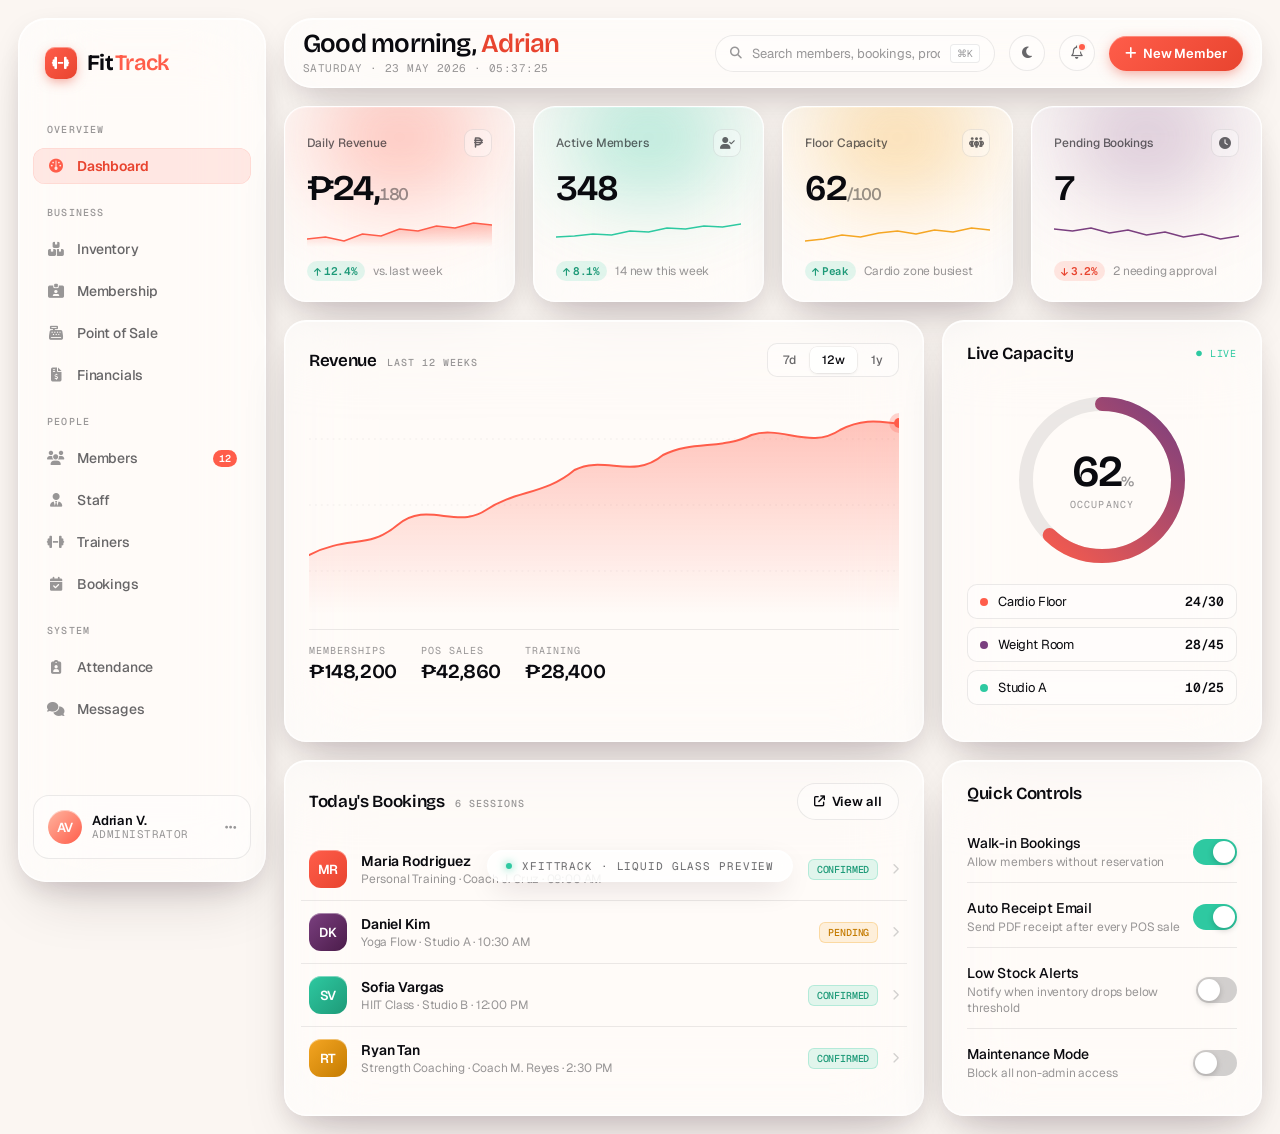
==== adminDB-redesign.html @ 60438ef1 "refactor: implement session-based authentication expiry, improve dropdown positioning, and update bo" ====
<!DOCTYPE html>
<html lang="en">
<head>
<meta charset="UTF-8" />
<meta name="viewport" content="width=device-width, initial-scale=1.0" />
<title>FitTrack — Admin · Liquid Glass</title>
<link rel="preconnect" href="https://fonts.googleapis.com">
<link rel="preconnect" href="https://fonts.gstatic.com" crossorigin>
<link href="https://fonts.googleapis.com/css2?family=Bricolage+Grotesque:opsz,wght@12..96,400;12..96,500;12..96,600;12..96,700&family=Geist:wght@300;400;500;600;700&family=Geist+Mono:wght@400;500;600&display=swap" rel="stylesheet">
<link rel="stylesheet" href="https://cdnjs.cloudflare.com/ajax/libs/font-awesome/6.4.0/css/all.min.css">
<style>
/* ──────────────────────────────────────────────────────────────
   LIQUID GLASS — XFitTrack Admin Redesign
   iOS 18 / macOS Sequoia inspired · minimalist · refined
   ────────────────────────────────────────────────────────────── */

:root {
    /* Color tokens — light "Vibrancy" */
    --bg-canvas: #fbf6f2;
    --ink: #0a0a0f;
    --ink-soft: rgba(10, 10, 15, 0.62);
    --ink-mute: rgba(10, 10, 15, 0.42);
    --ink-faint: rgba(10, 10, 15, 0.18);
    --hairline: rgba(10, 10, 15, 0.08);

    /* Glass */
    --glass-bg: rgba(255, 255, 255, 0.58);
    --glass-bg-soft: rgba(255, 255, 255, 0.42);
    --glass-bg-strong: rgba(255, 255, 255, 0.78);
    --glass-edge: rgba(255, 255, 255, 0.85);
    --glass-inner: rgba(255, 255, 255, 0.35);
    --glass-shadow:
        0 1px 0 rgba(255, 255, 255, 0.7) inset,
        0 0 0 0.5px rgba(255, 255, 255, 0.7) inset,
        0 10px 30px -8px rgba(40, 12, 30, 0.18),
        0 30px 60px -20px rgba(40, 12, 30, 0.18);

    /* Brand */
    --coral: #ff5d4a;
    --coral-deep: #e8442f;
    --peach: #ffb5a0;
    --plum: #7a3f7f;
    --mint: #2ec9a1;
    --amber: #f5a623;

    /* Motion */
    --ease-ios: cubic-bezier(0.32, 0.72, 0, 1);
    --ease-out: cubic-bezier(0.16, 1, 0.3, 1);

    --radius-xl: 28px;
    --radius-lg: 22px;
    --radius-md: 16px;
    --radius-sm: 12px;
    --radius-xs: 8px;
}

[data-theme="dark"] {
    --bg-canvas: #0c0a14;
    --ink: #f4f1ee;
    --ink-soft: rgba(244, 241, 238, 0.72);
    --ink-mute: rgba(244, 241, 238, 0.5);
    --ink-faint: rgba(244, 241, 238, 0.22);
    --hairline: rgba(244, 241, 238, 0.08);

    --glass-bg: rgba(24, 20, 34, 0.62);
    --glass-bg-soft: rgba(24, 20, 34, 0.42);
    --glass-bg-strong: rgba(24, 20, 34, 0.82);
    --glass-edge: rgba(255, 255, 255, 0.12);
    --glass-inner: rgba(255, 255, 255, 0.04);
    --glass-shadow:
        0 1px 0 rgba(255, 255, 255, 0.08) inset,
        0 0 0 0.5px rgba(255, 255, 255, 0.08) inset,
        0 10px 30px -8px rgba(0, 0, 0, 0.5),
        0 30px 60px -20px rgba(0, 0, 0, 0.6);
}

* { box-sizing: border-box; margin: 0; padding: 0; }

html, body {
    font-family: 'Geist', -apple-system, BlinkMacSystemFont, sans-serif;
    font-feature-settings: 'cv11', 'ss01', 'ss03';
    -webkit-font-smoothing: antialiased;
    color: var(--ink);
    background: var(--bg-canvas);
    min-height: 100vh;
    letter-spacing: -0.011em;
    overflow-x: hidden;
}

/* ── Animated mesh gradient backdrop ──────────────────────────── */
.canvas-bg {
    position: fixed;
    inset: 0;
    z-index: -2;
    background: var(--bg-canvas);
    overflow: hidden;
}
.canvas-bg::before,
.canvas-bg::after,
.canvas-bg .blob {
    content: '';
    position: absolute;
    border-radius: 50%;
    filter: blur(80px);
    opacity: 0.85;
    animation: float 24s ease-in-out infinite;
}
.canvas-bg::before {
    width: 60vw; height: 60vw;
    top: -20vw; left: -15vw;
    background: radial-gradient(circle, var(--coral) 0%, transparent 65%);
}
.canvas-bg::after {
    width: 55vw; height: 55vw;
    bottom: -20vw; right: -15vw;
    background: radial-gradient(circle, var(--plum) 0%, transparent 65%);
    animation-delay: -12s;
    animation-duration: 28s;
}
.canvas-bg .blob-1 {
    width: 40vw; height: 40vw;
    top: 30%; right: 10%;
    background: radial-gradient(circle, var(--peach) 0%, transparent 65%);
    opacity: 0.6;
    animation-delay: -6s;
    animation-duration: 32s;
}
.canvas-bg .blob-2 {
    width: 35vw; height: 35vw;
    bottom: 20%; left: 15%;
    background: radial-gradient(circle, #ffd3b8 0%, transparent 65%);
    opacity: 0.5;
    animation-delay: -18s;
    animation-duration: 26s;
}
[data-theme="dark"] .canvas-bg::before { background: radial-gradient(circle, #4b1c4a 0%, transparent 65%); opacity: 0.7; }
[data-theme="dark"] .canvas-bg::after { background: radial-gradient(circle, #2c1a52 0%, transparent 65%); opacity: 0.7; }
[data-theme="dark"] .canvas-bg .blob-1 { background: radial-gradient(circle, #6e2a3a 0%, transparent 65%); opacity: 0.4; }
[data-theme="dark"] .canvas-bg .blob-2 { background: radial-gradient(circle, #1f3d5a 0%, transparent 65%); opacity: 0.4; }

@keyframes float {
    0%, 100% { transform: translate(0, 0) scale(1); }
    33% { transform: translate(6vw, -4vw) scale(1.08); }
    66% { transform: translate(-4vw, 6vw) scale(0.95); }
}

/* Subtle grain overlay */
.canvas-bg::before, .canvas-bg::after { will-change: transform; }
body::after {
    content: '';
    position: fixed;
    inset: 0;
    pointer-events: none;
    z-index: -1;
    background-image: url("data:image/svg+xml;utf8,<svg xmlns='http://www.w3.org/2000/svg' width='200' height='200'><filter id='n'><feTurbulence type='fractalNoise' baseFrequency='0.85' numOctaves='2' stitchTiles='stitch'/><feColorMatrix values='0 0 0 0 0 0 0 0 0 0 0 0 0 0 0 0 0 0 0.08 0'/></filter><rect width='100%' height='100%' filter='url(%23n)'/></svg>");
    opacity: 0.5;
    mix-blend-mode: overlay;
}

/* ── Glass primitive ─────────────────────────────────────────── */
.glass {
    background: var(--glass-bg);
    backdrop-filter: blur(40px) saturate(180%);
    -webkit-backdrop-filter: blur(40px) saturate(180%);
    border: 0.5px solid var(--glass-edge);
    border-radius: var(--radius-lg);
    box-shadow: var(--glass-shadow);
    position: relative;
}
.glass-soft { background: var(--glass-bg-soft); }
.glass-strong { background: var(--glass-bg-strong); }

/* ── Layout shell ────────────────────────────────────────────── */
.shell {
    display: grid;
    grid-template-columns: 248px 1fr;
    gap: 18px;
    padding: 18px;
    min-height: 100vh;
    max-width: 1480px;
    margin: 0 auto;
}

/* ── Sidebar ─────────────────────────────────────────────────── */
.sidebar {
    padding: 22px 14px;
    position: sticky;
    top: 18px;
    height: calc(100vh - 36px);
    display: flex;
    flex-direction: column;
    gap: 6px;
    border-radius: var(--radius-xl);
}

.brand {
    display: flex;
    align-items: center;
    gap: 10px;
    padding: 6px 12px 22px;
    font-family: 'Bricolage Grotesque', sans-serif;
    font-weight: 700;
    font-size: 22px;
    letter-spacing: -0.03em;
    color: var(--ink);
}
.brand-mark {
    width: 32px; height: 32px;
    border-radius: 10px;
    background: linear-gradient(135deg, var(--coral), var(--coral-deep));
    display: grid; place-items: center;
    color: white;
    font-size: 14px;
    box-shadow: 0 4px 12px -2px rgba(232, 68, 47, 0.5), inset 0 1px 0 rgba(255,255,255,0.4);
}
.brand-text { display: flex; align-items: baseline; gap: 2px; }
.brand-text span { color: var(--coral); font-weight: 600; }

.nav-label {
    font-family: 'Geist Mono', monospace;
    font-size: 10px;
    font-weight: 500;
    letter-spacing: 0.12em;
    color: var(--ink-mute);
    padding: 16px 14px 6px;
    text-transform: uppercase;
}

.nav-item {
    display: flex;
    align-items: center;
    gap: 12px;
    padding: 9px 14px;
    border-radius: var(--radius-sm);
    color: var(--ink-soft);
    font-size: 14px;
    font-weight: 500;
    cursor: pointer;
    transition: all 0.25s var(--ease-out);
    position: relative;
}
.nav-item i { font-size: 14px; width: 18px; text-align: center; color: var(--ink-mute); transition: color 0.25s var(--ease-out); }
.nav-item:hover {
    background: var(--glass-inner);
    color: var(--ink);
}
.nav-item:hover i { color: var(--ink); }
.nav-item.active {
    background: rgba(255, 93, 74, 0.12);
    color: var(--coral-deep);
    font-weight: 600;
    box-shadow: inset 0 0 0 0.5px rgba(255, 93, 74, 0.2);
}
[data-theme="dark"] .nav-item.active { color: var(--peach); background: rgba(255, 181, 160, 0.12); }
.nav-item.active i { color: var(--coral); }
[data-theme="dark"] .nav-item.active i { color: var(--peach); }
.nav-item .badge {
    margin-left: auto;
    font-family: 'Geist Mono', monospace;
    font-size: 10px;
    background: var(--coral);
    color: white;
    padding: 2px 6px;
    border-radius: 999px;
    font-weight: 600;
}

.sidebar-footer {
    margin-top: auto;
    padding: 14px;
    border-radius: var(--radius-md);
    background: var(--glass-inner);
    display: flex;
    align-items: center;
    gap: 10px;
    border: 0.5px solid var(--hairline);
}
.avatar {
    width: 34px; height: 34px;
    border-radius: 50%;
    background: linear-gradient(135deg, var(--peach), var(--coral));
    display: grid; place-items: center;
    color: white;
    font-weight: 600;
    font-size: 13px;
    box-shadow: inset 0 1px 0 rgba(255,255,255,0.5);
}
.user-meta { display: flex; flex-direction: column; line-height: 1.2; }
.user-meta .name { font-size: 13px; font-weight: 600; }
.user-meta .role { font-size: 11px; color: var(--ink-mute); font-family: 'Geist Mono', monospace; letter-spacing: 0.04em; }

/* ── Main column ─────────────────────────────────────────────── */
.main { display: flex; flex-direction: column; gap: 18px; min-width: 0; }

/* ── Topbar ──────────────────────────────────────────────────── */
.topbar {
    display: flex;
    align-items: center;
    gap: 14px;
    padding: 12px 18px;
    border-radius: var(--radius-xl);
}
.page-title {
    font-family: 'Bricolage Grotesque', sans-serif;
    font-size: 26px;
    font-weight: 600;
    letter-spacing: -0.03em;
    line-height: 1;
}
.page-title .accent { color: var(--coral-deep); }

.search {
    margin-left: auto;
    display: flex;
    align-items: center;
    gap: 10px;
    padding: 8px 14px;
    background: var(--glass-inner);
    border: 0.5px solid var(--hairline);
    border-radius: 999px;
    min-width: 280px;
    transition: all 0.3s var(--ease-out);
}
.search:focus-within {
    background: var(--glass-bg-strong);
    box-shadow: 0 0 0 4px rgba(255, 93, 74, 0.12);
}
.search input {
    background: transparent;
    border: none;
    outline: none;
    flex: 1;
    color: var(--ink);
    font-family: inherit;
    font-size: 13px;
}
.search input::placeholder { color: var(--ink-mute); }
.search .kbd {
    font-family: 'Geist Mono', monospace;
    font-size: 10px;
    padding: 2px 6px;
    border-radius: 4px;
    background: var(--glass-bg-strong);
    color: var(--ink-mute);
    border: 0.5px solid var(--hairline);
}

.icon-btn {
    width: 36px; height: 36px;
    border-radius: 50%;
    border: 0.5px solid var(--hairline);
    background: var(--glass-inner);
    color: var(--ink-soft);
    display: grid; place-items: center;
    cursor: pointer;
    transition: all 0.25s var(--ease-out);
    position: relative;
}
.icon-btn:hover {
    background: var(--glass-bg-strong);
    color: var(--ink);
    transform: translateY(-1px);
}
.icon-btn .dot {
    position: absolute;
    top: 8px; right: 9px;
    width: 6px; height: 6px;
    background: var(--coral);
    border-radius: 50%;
    box-shadow: 0 0 0 2px var(--bg-canvas);
}

/* ── KPI grid ────────────────────────────────────────────────── */
.kpi-grid {
    display: grid;
    grid-template-columns: repeat(4, 1fr);
    gap: 18px;
}
.kpi {
    padding: 22px 22px 20px;
    display: flex;
    flex-direction: column;
    gap: 14px;
    position: relative;
    overflow: hidden;
    transition: transform 0.4s var(--ease-ios);
    cursor: pointer;
}
.kpi:hover { transform: translateY(-3px); }
.kpi .glow {
    position: absolute;
    width: 140%; height: 140px;
    top: -40px; left: -20%;
    filter: blur(40px);
    opacity: 0.45;
    border-radius: 50%;
    z-index: -1;
}
.kpi-1 .glow { background: radial-gradient(circle, var(--coral), transparent 70%); }
.kpi-2 .glow { background: radial-gradient(circle, var(--mint), transparent 70%); }
.kpi-3 .glow { background: radial-gradient(circle, var(--amber), transparent 70%); }
.kpi-4 .glow { background: radial-gradient(circle, var(--plum), transparent 70%); opacity: 0.35; }

.kpi-head {
    display: flex;
    align-items: center;
    justify-content: space-between;
}
.kpi-label {
    font-size: 12px;
    font-weight: 500;
    color: var(--ink-soft);
    letter-spacing: -0.005em;
}
.kpi-icon {
    width: 28px; height: 28px;
    border-radius: 9px;
    background: var(--glass-inner);
    display: grid; place-items: center;
    font-size: 12px;
    color: var(--ink-soft);
    border: 0.5px solid var(--hairline);
}
.kpi-value {
    font-family: 'Bricolage Grotesque', sans-serif;
    font-size: 36px;
    font-weight: 600;
    letter-spacing: -0.04em;
    line-height: 1;
    font-variant-numeric: tabular-nums;
}
.kpi-value small { font-size: 18px; color: var(--ink-mute); font-weight: 500; margin-left: 1px; }
.kpi-foot {
    display: flex;
    align-items: center;
    gap: 8px;
    font-size: 12px;
    color: var(--ink-mute);
}
.delta {
    display: inline-flex;
    align-items: center;
    gap: 3px;
    padding: 3px 7px;
    border-radius: 999px;
    font-family: 'Geist Mono', monospace;
    font-size: 11px;
    font-weight: 600;
}
.delta.up { background: rgba(46, 201, 161, 0.14); color: #1e9a78; }
.delta.down { background: rgba(255, 93, 74, 0.14); color: var(--coral-deep); }
[data-theme="dark"] .delta.up { color: #4cdfba; }
[data-theme="dark"] .delta.down { color: #ff7a68; }

.spark { margin-top: -2px; height: 28px; width: 100%; }

/* ── Two-column body ─────────────────────────────────────────── */
.body-grid {
    display: grid;
    grid-template-columns: 2fr 1fr;
    gap: 18px;
}

.card {
    padding: 22px 24px;
}
.card-head {
    display: flex;
    align-items: center;
    justify-content: space-between;
    margin-bottom: 18px;
}
.card-title {
    font-family: 'Bricolage Grotesque', sans-serif;
    font-size: 17px;
    font-weight: 600;
    letter-spacing: -0.02em;
    display: flex;
    align-items: baseline;
    gap: 10px;
}
.card-title small {
    font-family: 'Geist Mono', monospace;
    font-size: 10px;
    font-weight: 500;
    color: var(--ink-mute);
    letter-spacing: 0.1em;
    text-transform: uppercase;
}

/* ── Segmented control (iOS) ─────────────────────────────────── */
.seg {
    display: inline-flex;
    padding: 3px;
    background: var(--glass-inner);
    border: 0.5px solid var(--hairline);
    border-radius: 10px;
    gap: 2px;
}
.seg button {
    background: transparent;
    border: none;
    padding: 5px 12px;
    border-radius: 7px;
    font: inherit;
    font-size: 12px;
    font-weight: 500;
    color: var(--ink-soft);
    cursor: pointer;
    transition: all 0.3s var(--ease-ios);
}
.seg button.active {
    background: var(--glass-bg-strong);
    color: var(--ink);
    box-shadow: 0 1px 3px rgba(0,0,0,0.08), 0 0 0 0.5px var(--hairline);
}

/* ── Revenue chart ───────────────────────────────────────────── */
.chart-wrap { height: 220px; position: relative; }

/* ── Capacity ring ───────────────────────────────────────────── */
.capacity-ring { display: flex; flex-direction: column; align-items: center; gap: 14px; padding: 8px 0 14px; }
.ring { position: relative; width: 180px; height: 180px; }
.ring svg { transform: rotate(-90deg); }
.ring .center {
    position: absolute;
    inset: 0;
    display: grid;
    place-items: center;
    text-align: center;
}
.ring .num {
    font-family: 'Bricolage Grotesque', sans-serif;
    font-size: 44px;
    font-weight: 600;
    letter-spacing: -0.04em;
    line-height: 1;
}
.ring .num small { font-size: 14px; color: var(--ink-mute); font-weight: 500; }
.ring .lab {
    font-family: 'Geist Mono', monospace;
    font-size: 10px;
    color: var(--ink-mute);
    letter-spacing: 0.12em;
    text-transform: uppercase;
    margin-top: 4px;
}

.zone-list { display: flex; flex-direction: column; gap: 8px; width: 100%; }
.zone-row {
    display: flex;
    align-items: center;
    gap: 10px;
    padding: 8px 12px;
    border-radius: 10px;
    background: var(--glass-inner);
    border: 0.5px solid var(--hairline);
    font-size: 13px;
}
.zone-row .dot { width: 8px; height: 8px; border-radius: 50%; flex-shrink: 0; }
.zone-row .num { margin-left: auto; font-family: 'Geist Mono', monospace; font-weight: 600; font-size: 13px; }

/* ── Activity / Booking list ─────────────────────────────────── */
.row-list { display: flex; flex-direction: column; }
.row-item {
    display: flex;
    align-items: center;
    gap: 14px;
    padding: 12px 4px;
    cursor: pointer;
    border-radius: 12px;
    transition: all 0.25s var(--ease-out);
    margin: 0 -8px;
    padding: 12px 8px;
}
.row-item + .row-item { border-top: 0.5px solid var(--hairline); border-radius: 0; }
.row-item:hover { background: var(--glass-inner); border-radius: 12px; }
.row-item:hover + .row-item { border-top-color: transparent; }
.row-avatar {
    width: 38px; height: 38px;
    border-radius: 12px;
    display: grid; place-items: center;
    color: white;
    font-weight: 600;
    font-size: 13px;
    flex-shrink: 0;
    box-shadow: inset 0 1px 0 rgba(255,255,255,0.4);
}
.row-main { flex: 1; min-width: 0; }
.row-name { font-size: 14px; font-weight: 600; letter-spacing: -0.01em; }
.row-sub { font-size: 12px; color: var(--ink-mute); margin-top: 1px; }
.row-tag {
    font-family: 'Geist Mono', monospace;
    font-size: 10px;
    padding: 3px 8px;
    border-radius: 6px;
    background: var(--glass-inner);
    color: var(--ink-soft);
    border: 0.5px solid var(--hairline);
    font-weight: 500;
}
.row-tag.tag-paid { background: rgba(46, 201, 161, 0.14); color: #1e9a78; border-color: rgba(46, 201, 161, 0.25); }
.row-tag.tag-pending { background: rgba(245, 166, 35, 0.14); color: #c47b00; border-color: rgba(245, 166, 35, 0.3); }
.row-amount { font-family: 'Geist Mono', monospace; font-size: 13px; font-weight: 600; }

.row-chevron { color: var(--ink-faint); font-size: 11px; transition: transform 0.25s var(--ease-out); }
.row-item:hover .row-chevron { color: var(--ink-mute); transform: translateX(2px); }

/* ── Buttons ─────────────────────────────────────────────────── */
.btn {
    display: inline-flex;
    align-items: center;
    gap: 7px;
    padding: 9px 16px;
    border-radius: 999px;
    font: inherit;
    font-size: 13px;
    font-weight: 600;
    border: none;
    cursor: pointer;
    transition: all 0.25s var(--ease-out);
    letter-spacing: -0.005em;
}
.btn-primary {
    background: var(--ink);
    color: var(--bg-canvas);
    box-shadow: 0 1px 0 rgba(255,255,255,0.1) inset, 0 4px 16px -4px rgba(10,10,15,0.4);
}
.btn-primary:hover { transform: translateY(-1px); box-shadow: 0 1px 0 rgba(255,255,255,0.1) inset, 0 8px 22px -4px rgba(10,10,15,0.45); }
.btn-ghost {
    background: var(--glass-inner);
    color: var(--ink);
    border: 0.5px solid var(--hairline);
}
.btn-ghost:hover { background: var(--glass-bg-strong); }
.btn-coral {
    background: linear-gradient(135deg, var(--coral), var(--coral-deep));
    color: white;
    box-shadow: 0 4px 14px -2px rgba(232, 68, 47, 0.5), inset 0 1px 0 rgba(255,255,255,0.3);
}
.btn-coral:hover { transform: translateY(-1px); box-shadow: 0 8px 22px -2px rgba(232, 68, 47, 0.55), inset 0 1px 0 rgba(255,255,255,0.3); }

/* ── Toggle (iOS switch) ─────────────────────────────────────── */
.switch { position: relative; display: inline-block; width: 44px; height: 26px; }
.switch input { opacity: 0; width: 0; height: 0; }
.switch .slider {
    position: absolute; inset: 0;
    background: var(--ink-faint);
    border-radius: 999px;
    cursor: pointer;
    transition: background 0.3s var(--ease-ios);
}
.switch .slider::before {
    content: '';
    position: absolute;
    height: 22px; width: 22px;
    left: 2px; top: 2px;
    background: white;
    border-radius: 50%;
    transition: transform 0.35s var(--ease-ios);
    box-shadow: 0 2px 6px rgba(0,0,0,0.2);
}
.switch input:checked + .slider { background: var(--mint); }
.switch input:checked + .slider::before { transform: translateX(18px); }

/* ── Custom modal ────────────────────────────────────────────── */
.scrim {
    position: fixed; inset: 0;
    background: rgba(10, 10, 15, 0.32);
    backdrop-filter: blur(18px) saturate(160%);
    -webkit-backdrop-filter: blur(18px) saturate(160%);
    z-index: 100;
    opacity: 0;
    pointer-events: none;
    transition: opacity 0.35s var(--ease-ios);
}
.scrim.open { opacity: 1; pointer-events: all; }

.modal {
    position: fixed;
    top: 50%; left: 50%;
    z-index: 101;
    width: min(520px, calc(100vw - 32px));
    transform: translate(-50%, -46%) scale(0.96);
    opacity: 0;
    pointer-events: none;
    transition: transform 0.5s var(--ease-ios), opacity 0.35s var(--ease-ios);
    padding: 26px 28px 24px;
    border-radius: var(--radius-xl);
    background: var(--glass-bg-strong);
    backdrop-filter: blur(40px) saturate(180%);
    -webkit-backdrop-filter: blur(40px) saturate(180%);
    border: 0.5px solid var(--glass-edge);
    box-shadow: var(--glass-shadow);
}
.modal.open {
    opacity: 1;
    pointer-events: all;
    transform: translate(-50%, -50%) scale(1);
}
.modal-head {
    display: flex;
    align-items: flex-start;
    gap: 14px;
    margin-bottom: 18px;
}
.modal-avatar {
    width: 56px; height: 56px;
    border-radius: 16px;
    background: linear-gradient(135deg, var(--peach), var(--coral));
    color: white;
    display: grid; place-items: center;
    font-family: 'Bricolage Grotesque', sans-serif;
    font-size: 20px;
    font-weight: 600;
    box-shadow: inset 0 1px 0 rgba(255,255,255,0.5), 0 6px 16px -4px rgba(232, 68, 47, 0.4);
}
.modal-title {
    font-family: 'Bricolage Grotesque', sans-serif;
    font-size: 22px;
    font-weight: 600;
    letter-spacing: -0.025em;
    line-height: 1.15;
}
.modal-subtitle {
    font-size: 13px;
    color: var(--ink-mute);
    margin-top: 3px;
    font-family: 'Geist Mono', monospace;
    letter-spacing: 0.02em;
}
.modal-close {
    margin-left: auto;
    width: 32px; height: 32px;
    border-radius: 50%;
    background: var(--glass-inner);
    border: 0.5px solid var(--hairline);
    cursor: pointer;
    display: grid; place-items: center;
    color: var(--ink-soft);
    transition: all 0.25s var(--ease-out);
}
.modal-close:hover { background: var(--coral); color: white; border-color: transparent; }

.modal-stats {
    display: grid;
    grid-template-columns: repeat(3, 1fr);
    gap: 10px;
    margin-bottom: 18px;
    padding: 14px;
    border-radius: var(--radius-md);
    background: var(--glass-inner);
    border: 0.5px solid var(--hairline);
}
.modal-stat { text-align: center; }
.modal-stat .v {
    font-family: 'Bricolage Grotesque', sans-serif;
    font-size: 22px;
    font-weight: 600;
    letter-spacing: -0.03em;
    line-height: 1;
}
.modal-stat .l {
    font-family: 'Geist Mono', monospace;
    font-size: 10px;
    color: var(--ink-mute);
    text-transform: uppercase;
    letter-spacing: 0.1em;
    margin-top: 4px;
}

.modal-row {
    display: flex;
    justify-content: space-between;
    align-items: center;
    padding: 12px 0;
    font-size: 14px;
    border-bottom: 0.5px solid var(--hairline);
}
.modal-row:last-of-type { border-bottom: none; }
.modal-row .k { color: var(--ink-mute); }
.modal-row .v { color: var(--ink); font-weight: 500; font-family: 'Geist Mono', monospace; font-size: 13px; }

.modal-actions {
    display: flex;
    gap: 10px;
    margin-top: 20px;
}
.modal-actions .btn { flex: 1; justify-content: center; }

/* ── Responsive ──────────────────────────────────────────────── */
@media (max-width: 1100px) {
    .kpi-grid { grid-template-columns: repeat(2, 1fr); }
    .body-grid { grid-template-columns: 1fr; }
}
@media (max-width: 768px) {
    .shell { grid-template-columns: 1fr; padding: 12px; gap: 12px; }
    .sidebar { display: none; }
    .kpi-grid { grid-template-columns: 1fr 1fr; }
    .search { display: none; }
}

/* ── Tiny floating notice ────────────────────────────────────── */
.preview-tag {
    position: fixed;
    bottom: 18px;
    left: 50%;
    transform: translateX(-50%);
    padding: 8px 18px;
    border-radius: 999px;
    background: var(--glass-bg-strong);
    backdrop-filter: blur(20px) saturate(180%);
    border: 0.5px solid var(--glass-edge);
    font-family: 'Geist Mono', monospace;
    font-size: 11px;
    color: var(--ink-soft);
    letter-spacing: 0.08em;
    text-transform: uppercase;
    z-index: 50;
    box-shadow: var(--glass-shadow);
    display: flex;
    align-items: center;
    gap: 10px;
}
.preview-tag::before {
    content: '';
    width: 6px; height: 6px;
    border-radius: 50%;
    background: var(--mint);
    box-shadow: 0 0 8px var(--mint);
    animation: pulse 2s ease-in-out infinite;
}
@keyframes pulse {
    0%, 100% { opacity: 1; }
    50% { opacity: 0.5; }
}

/* Stagger entrance */
.fade-in { opacity: 0; transform: translateY(8px); animation: rise 0.7s var(--ease-ios) forwards; }
@keyframes rise { to { opacity: 1; transform: translateY(0); } }
.delay-1 { animation-delay: 0.05s; }
.delay-2 { animation-delay: 0.12s; }
.delay-3 { animation-delay: 0.19s; }
.delay-4 { animation-delay: 0.26s; }
.delay-5 { animation-delay: 0.33s; }
.delay-6 { animation-delay: 0.4s; }
</style>
</head>
<body>

<div class="canvas-bg">
    <div class="blob blob-1"></div>
    <div class="blob blob-2"></div>
</div>

<div class="shell">
    <!-- ── Sidebar ─────────────────────────────────────────── -->
    <aside class="sidebar glass fade-in">
        <div class="brand">
            <div class="brand-mark"><i class="fa-solid fa-dumbbell"></i></div>
            <div class="brand-text">Fit<span>Track</span></div>
        </div>

        <div class="nav-label">Overview</div>
        <a class="nav-item active"><i class="fa-solid fa-gauge"></i> Dashboard</a>

        <div class="nav-label">Business</div>
        <a class="nav-item"><i class="fa-solid fa-boxes-stacked"></i> Inventory</a>
        <a class="nav-item"><i class="fa-solid fa-id-card-clip"></i> Membership</a>
        <a class="nav-item"><i class="fa-solid fa-cash-register"></i> Point of Sale</a>
        <a class="nav-item"><i class="fa-solid fa-file-invoice-dollar"></i> Financials</a>

        <div class="nav-label">People</div>
        <a class="nav-item"><i class="fa-solid fa-users"></i> Members <span class="badge">12</span></a>
        <a class="nav-item"><i class="fa-solid fa-user-tie"></i> Staff</a>
        <a class="nav-item"><i class="fa-solid fa-dumbbell"></i> Trainers</a>
        <a class="nav-item"><i class="fa-solid fa-calendar-check"></i> Bookings</a>

        <div class="nav-label">System</div>
        <a class="nav-item"><i class="fa-solid fa-clipboard-user"></i> Attendance</a>
        <a class="nav-item"><i class="fa-solid fa-comments"></i> Messages</a>

        <div class="sidebar-footer">
            <div class="avatar">AV</div>
            <div class="user-meta">
                <span class="name">Adrian V.</span>
                <span class="role">ADMINISTRATOR</span>
            </div>
            <i class="fa-solid fa-ellipsis" style="margin-left:auto; color: var(--ink-mute); font-size: 13px;"></i>
        </div>
    </aside>

    <!-- ── Main ─────────────────────────────────────────── -->
    <div class="main">
        <!-- Topbar -->
        <div class="topbar glass fade-in delay-1">
            <div>
                <div class="page-title">Good morning, <span class="accent">Adrian</span></div>
                <div style="font-family:'Geist Mono', monospace; font-size: 11px; color: var(--ink-mute); margin-top: 4px; letter-spacing: 0.04em;">
                    SATURDAY · 23 MAY 2026 · <span id="clock">08:14:32</span>
                </div>
            </div>

            <div class="search">
                <i class="fa-solid fa-magnifying-glass" style="font-size: 12px; color: var(--ink-mute);"></i>
                <input placeholder="Search members, bookings, products…" />
                <span class="kbd">⌘K</span>
            </div>

            <button class="icon-btn" id="themeToggle" title="Toggle theme"><i class="fa-solid fa-moon"></i></button>
            <button class="icon-btn"><i class="fa-regular fa-bell"></i><span class="dot"></span></button>
            <button class="btn btn-coral" onclick="openModal()"><i class="fa-solid fa-plus"></i> New Member</button>
        </div>

        <!-- KPIs -->
        <div class="kpi-grid">
            <div class="kpi glass kpi-1 fade-in delay-2">
                <div class="glow"></div>
                <div class="kpi-head">
                    <span class="kpi-label">Daily Revenue</span>
                    <div class="kpi-icon"><i class="fa-solid fa-peso-sign"></i></div>
                </div>
                <div class="kpi-value">₱24,<small>180</small></div>
                <svg class="spark" viewBox="0 0 200 28" preserveAspectRatio="none">
                    <defs>
                        <linearGradient id="sg1" x1="0" x2="0" y1="0" y2="1">
                            <stop offset="0%" stop-color="#ff5d4a" stop-opacity="0.4"/>
                            <stop offset="100%" stop-color="#ff5d4a" stop-opacity="0"/>
                        </linearGradient>
                    </defs>
                    <path d="M0,20 L20,18 L40,22 L60,15 L80,17 L100,10 L120,12 L140,7 L160,9 L180,4 L200,6 L200,28 L0,28 Z" fill="url(#sg1)"/>
                    <path d="M0,20 L20,18 L40,22 L60,15 L80,17 L100,10 L120,12 L140,7 L160,9 L180,4 L200,6" fill="none" stroke="#ff5d4a" stroke-width="1.5" stroke-linecap="round" stroke-linejoin="round"/>
                </svg>
                <div class="kpi-foot">
                    <span class="delta up"><i class="fa-solid fa-arrow-up" style="font-size:9px"></i> 12.4%</span>
                    <span>vs. last week</span>
                </div>
            </div>

            <div class="kpi glass kpi-2 fade-in delay-3">
                <div class="glow"></div>
                <div class="kpi-head">
                    <span class="kpi-label">Active Members</span>
                    <div class="kpi-icon"><i class="fa-solid fa-user-check"></i></div>
                </div>
                <div class="kpi-value">348</div>
                <svg class="spark" viewBox="0 0 200 28" preserveAspectRatio="none">
                    <path d="M0,18 L20,17 L40,15 L60,16 L80,12 L100,13 L120,9 L140,10 L160,7 L180,8 L200,5" fill="none" stroke="#2ec9a1" stroke-width="1.5" stroke-linecap="round" stroke-linejoin="round"/>
                </svg>
                <div class="kpi-foot">
                    <span class="delta up"><i class="fa-solid fa-arrow-up" style="font-size:9px"></i> 8.1%</span>
                    <span>14 new this week</span>
                </div>
            </div>

            <div class="kpi glass kpi-3 fade-in delay-4">
                <div class="glow"></div>
                <div class="kpi-head">
                    <span class="kpi-label">Floor Capacity</span>
                    <div class="kpi-icon"><i class="fa-solid fa-people-group"></i></div>
                </div>
                <div class="kpi-value">62<small>/100</small></div>
                <svg class="spark" viewBox="0 0 200 28" preserveAspectRatio="none">
                    <path d="M0,22 L20,20 L40,16 L60,18 L80,14 L100,12 L120,15 L140,11 L160,13 L180,9 L200,11" fill="none" stroke="#f5a623" stroke-width="1.5" stroke-linecap="round" stroke-linejoin="round"/>
                </svg>
                <div class="kpi-foot">
                    <span class="delta up"><i class="fa-solid fa-arrow-up" style="font-size:9px"></i> Peak</span>
                    <span>Cardio zone busiest</span>
                </div>
            </div>

            <div class="kpi glass kpi-4 fade-in delay-5">
                <div class="glow"></div>
                <div class="kpi-head">
                    <span class="kpi-label">Pending Bookings</span>
                    <div class="kpi-icon"><i class="fa-solid fa-clock"></i></div>
                </div>
                <div class="kpi-value">7</div>
                <svg class="spark" viewBox="0 0 200 28" preserveAspectRatio="none">
                    <path d="M0,10 L20,12 L40,9 L60,14 L80,11 L100,16 L120,13 L140,18 L160,15 L180,20 L200,17" fill="none" stroke="#7a3f7f" stroke-width="1.5" stroke-linecap="round" stroke-linejoin="round"/>
                </svg>
                <div class="kpi-foot">
                    <span class="delta down"><i class="fa-solid fa-arrow-down" style="font-size:9px"></i> 3.2%</span>
                    <span>2 needing approval</span>
                </div>
            </div>
        </div>

        <!-- Body grid -->
        <div class="body-grid">
            <!-- Revenue chart -->
            <div class="card glass fade-in delay-3">
                <div class="card-head">
                    <div class="card-title">Revenue <small>last 12 weeks</small></div>
                    <div class="seg">
                        <button>7d</button>
                        <button class="active">12w</button>
                        <button>1y</button>
                    </div>
                </div>
                <div class="chart-wrap">
                    <svg viewBox="0 0 600 220" preserveAspectRatio="none" style="width:100%; height:100%;">
                        <defs>
                            <linearGradient id="rg" x1="0" x2="0" y1="0" y2="1">
                                <stop offset="0%" stop-color="#ff5d4a" stop-opacity="0.35"/>
                                <stop offset="100%" stop-color="#ff5d4a" stop-opacity="0"/>
                            </linearGradient>
                        </defs>
                        <!-- grid lines -->
                        <line x1="0" y1="44" x2="600" y2="44" stroke="currentColor" stroke-opacity="0.06" stroke-dasharray="2 4"/>
                        <line x1="0" y1="110" x2="600" y2="110" stroke="currentColor" stroke-opacity="0.06" stroke-dasharray="2 4"/>
                        <line x1="0" y1="176" x2="600" y2="176" stroke="currentColor" stroke-opacity="0.06" stroke-dasharray="2 4"/>
                        <!-- area -->
                        <path d="M0,160 C40,140 60,155 90,130 C120,105 150,135 180,115 C210,95 240,100 270,75 C300,60 330,85 360,60 C390,45 420,55 450,40 C480,30 510,55 540,35 C570,20 590,30 600,28 L600,220 L0,220 Z" fill="url(#rg)"/>
                        <!-- line -->
                        <path d="M0,160 C40,140 60,155 90,130 C120,105 150,135 180,115 C210,95 240,100 270,75 C300,60 330,85 360,60 C390,45 420,55 450,40 C480,30 510,55 540,35 C570,20 590,30 600,28" fill="none" stroke="#ff5d4a" stroke-width="2" stroke-linecap="round" stroke-linejoin="round"/>
                        <!-- dot -->
                        <circle cx="600" cy="28" r="5" fill="#ff5d4a"/>
                        <circle cx="600" cy="28" r="10" fill="#ff5d4a" fill-opacity="0.25"/>
                    </svg>
                </div>
                <div style="display:flex; gap:24px; margin-top:14px; padding-top:14px; border-top: 0.5px solid var(--hairline);">
                    <div>
                        <div style="font-family:'Geist Mono',monospace; font-size:10px; color:var(--ink-mute); letter-spacing:0.1em; text-transform:uppercase;">Memberships</div>
                        <div style="font-family:'Bricolage Grotesque',sans-serif; font-size:20px; font-weight:600; letter-spacing:-0.02em; margin-top:2px;">₱148,200</div>
                    </div>
                    <div>
                        <div style="font-family:'Geist Mono',monospace; font-size:10px; color:var(--ink-mute); letter-spacing:0.1em; text-transform:uppercase;">POS Sales</div>
                        <div style="font-family:'Bricolage Grotesque',sans-serif; font-size:20px; font-weight:600; letter-spacing:-0.02em; margin-top:2px;">₱42,860</div>
                    </div>
                    <div>
                        <div style="font-family:'Geist Mono',monospace; font-size:10px; color:var(--ink-mute); letter-spacing:0.1em; text-transform:uppercase;">Training</div>
                        <div style="font-family:'Bricolage Grotesque',sans-serif; font-size:20px; font-weight:600; letter-spacing:-0.02em; margin-top:2px;">₱28,400</div>
                    </div>
                </div>
            </div>

            <!-- Capacity ring -->
            <div class="card glass fade-in delay-4">
                <div class="card-head">
                    <div class="card-title">Live Capacity</div>
                    <span style="font-family:'Geist Mono',monospace; font-size:10px; color: var(--mint); letter-spacing:0.08em;">● LIVE</span>
                </div>
                <div class="capacity-ring">
                    <div class="ring">
                        <svg width="180" height="180" viewBox="0 0 180 180">
                            <circle cx="90" cy="90" r="76" stroke="currentColor" stroke-opacity="0.08" stroke-width="14" fill="none"/>
                            <circle cx="90" cy="90" r="76" stroke="url(#ringG)" stroke-width="14" fill="none"
                                stroke-linecap="round"
                                stroke-dasharray="477"
                                stroke-dashoffset="181"/>
                            <defs>
                                <linearGradient id="ringG" x1="0" x2="1" y1="0" y2="1">
                                    <stop offset="0%" stop-color="#ff5d4a"/>
                                    <stop offset="100%" stop-color="#7a3f7f"/>
                                </linearGradient>
                            </defs>
                        </svg>
                        <div class="center">
                            <div>
                                <div class="num">62<small>%</small></div>
                                <div class="lab">Occupancy</div>
                            </div>
                        </div>
                    </div>

                    <div class="zone-list">
                        <div class="zone-row">
                            <span class="dot" style="background:#ff5d4a"></span>
                            <span>Cardio Floor</span>
                            <span class="num">24/30</span>
                        </div>
                        <div class="zone-row">
                            <span class="dot" style="background:#7a3f7f"></span>
                            <span>Weight Room</span>
                            <span class="num">28/45</span>
                        </div>
                        <div class="zone-row">
                            <span class="dot" style="background:#2ec9a1"></span>
                            <span>Studio A</span>
                            <span class="num">10/25</span>
                        </div>
                    </div>
                </div>
            </div>

            <!-- Recent bookings -->
            <div class="card glass fade-in delay-5">
                <div class="card-head">
                    <div class="card-title">Today's Bookings <small>6 sessions</small></div>
                    <button class="btn btn-ghost"><i class="fa-solid fa-arrow-up-right-from-square" style="font-size:11px"></i> View all</button>
                </div>
                <div class="row-list">
                    <div class="row-item" onclick="openModal()">
                        <div class="row-avatar" style="background:linear-gradient(135deg,#ff5d4a,#e8442f);">MR</div>
                        <div class="row-main">
                            <div class="row-name">Maria Rodriguez</div>
                            <div class="row-sub">Personal Training · Coach J. Cruz · 09:00 AM</div>
                        </div>
                        <span class="row-tag tag-paid">CONFIRMED</span>
                        <i class="fa-solid fa-chevron-right row-chevron"></i>
                    </div>
                    <div class="row-item">
                        <div class="row-avatar" style="background:linear-gradient(135deg,#7a3f7f,#4b1c4a);">DK</div>
                        <div class="row-main">
                            <div class="row-name">Daniel Kim</div>
                            <div class="row-sub">Yoga Flow · Studio A · 10:30 AM</div>
                        </div>
                        <span class="row-tag tag-pending">PENDING</span>
                        <i class="fa-solid fa-chevron-right row-chevron"></i>
                    </div>
                    <div class="row-item">
                        <div class="row-avatar" style="background:linear-gradient(135deg,#2ec9a1,#1e9a78);">SV</div>
                        <div class="row-main">
                            <div class="row-name">Sofia Vargas</div>
                            <div class="row-sub">HIIT Class · Studio B · 12:00 PM</div>
                        </div>
                        <span class="row-tag tag-paid">CONFIRMED</span>
                        <i class="fa-solid fa-chevron-right row-chevron"></i>
                    </div>
                    <div class="row-item">
                        <div class="row-avatar" style="background:linear-gradient(135deg,#f5a623,#c47b00);">RT</div>
                        <div class="row-main">
                            <div class="row-name">Ryan Tan</div>
                            <div class="row-sub">Strength Coaching · Coach M. Reyes · 2:30 PM</div>
                        </div>
                        <span class="row-tag tag-paid">CONFIRMED</span>
                        <i class="fa-solid fa-chevron-right row-chevron"></i>
                    </div>
                </div>
            </div>

            <!-- Quick settings / panel -->
            <div class="card glass fade-in delay-6">
                <div class="card-head">
                    <div class="card-title">Quick Controls</div>
                </div>
                <div style="display:flex; flex-direction:column; gap: 4px;">
                    <div style="display:flex; align-items:center; justify-content:space-between; padding: 12px 0; border-bottom: 0.5px solid var(--hairline);">
                        <div>
                            <div style="font-size: 14px; font-weight: 500;">Walk-in Bookings</div>
                            <div style="font-size: 12px; color: var(--ink-mute); margin-top: 2px;">Allow members without reservation</div>
                        </div>
                        <label class="switch"><input type="checkbox" checked><span class="slider"></span></label>
                    </div>
                    <div style="display:flex; align-items:center; justify-content:space-between; padding: 12px 0; border-bottom: 0.5px solid var(--hairline);">
                        <div>
                            <div style="font-size: 14px; font-weight: 500;">Auto Receipt Email</div>
                            <div style="font-size: 12px; color: var(--ink-mute); margin-top: 2px;">Send PDF receipt after every POS sale</div>
                        </div>
                        <label class="switch"><input type="checkbox" checked><span class="slider"></span></label>
                    </div>
                    <div style="display:flex; align-items:center; justify-content:space-between; padding: 12px 0; border-bottom: 0.5px solid var(--hairline);">
                        <div>
                            <div style="font-size: 14px; font-weight: 500;">Low Stock Alerts</div>
                            <div style="font-size: 12px; color: var(--ink-mute); margin-top: 2px;">Notify when inventory drops below threshold</div>
                        </div>
                        <label class="switch"><input type="checkbox"><span class="slider"></span></label>
                    </div>
                    <div style="display:flex; align-items:center; justify-content:space-between; padding: 12px 0;">
                        <div>
                            <div style="font-size: 14px; font-weight: 500;">Maintenance Mode</div>
                            <div style="font-size: 12px; color: var(--ink-mute); margin-top: 2px;">Block all non-admin access</div>
                        </div>
                        <label class="switch"><input type="checkbox"><span class="slider"></span></label>
                    </div>
                </div>
            </div>
        </div>
    </div>
</div>

<!-- ── Modal ─────────────────────────────────────────── -->
<div class="scrim" id="scrim" onclick="closeModal()"></div>
<div class="modal" id="modal" role="dialog" aria-modal="true">
    <div class="modal-head">
        <div class="modal-avatar">MR</div>
        <div>
            <div class="modal-title">Maria Rodriguez</div>
            <div class="modal-subtitle">MEMBER #00248 · GOLD TIER</div>
        </div>
        <button class="modal-close" onclick="closeModal()"><i class="fa-solid fa-xmark"></i></button>
    </div>

    <div class="modal-stats">
        <div class="modal-stat">
            <div class="v">42</div>
            <div class="l">Visits</div>
        </div>
        <div class="modal-stat">
            <div class="v">18</div>
            <div class="l">Sessions</div>
        </div>
        <div class="modal-stat">
            <div class="v">94%</div>
            <div class="l">Attendance</div>
        </div>
    </div>

    <div class="modal-row"><span class="k">Membership</span><span class="v">Gold · Annual</span></div>
    <div class="modal-row"><span class="k">Joined</span><span class="v">2024-08-12</span></div>
    <div class="modal-row"><span class="k">Renewal</span><span class="v">2026-08-12</span></div>
    <div class="modal-row"><span class="k">Locker</span><span class="v">A-114</span></div>
    <div class="modal-row"><span class="k">Last Visit</span><span class="v">Today · 09:00 AM</span></div>

    <div class="modal-actions">
        <button class="btn btn-ghost"><i class="fa-regular fa-envelope"></i> Message</button>
        <button class="btn btn-primary"><i class="fa-solid fa-eye"></i> View Full Profile</button>
    </div>
</div>

<div class="preview-tag">XFitTrack · Liquid Glass Preview</div>

<script>
    // Theme toggle
    const root = document.documentElement;
    const themeBtn = document.getElementById('themeToggle');
    themeBtn.addEventListener('click', () => {
        const next = root.dataset.theme === 'dark' ? 'light' : 'dark';
        root.dataset.theme = next;
        themeBtn.innerHTML = next === 'dark'
            ? '<i class="fa-solid fa-sun"></i>'
            : '<i class="fa-solid fa-moon"></i>';
    });

    // Live clock
    const clock = document.getElementById('clock');
    function tick() {
        const d = new Date();
        clock.textContent = d.toTimeString().slice(0, 8);
    }
    tick(); setInterval(tick, 1000);

    // Modal
    const scrim = document.getElementById('scrim');
    const modal = document.getElementById('modal');
    function openModal() {
        scrim.classList.add('open');
        modal.classList.add('open');
    }
    function closeModal() {
        scrim.classList.remove('open');
        modal.classList.remove('open');
    }
    document.addEventListener('keydown', (e) => {
        if (e.key === 'Escape') closeModal();
        if (e.key === 'k' && (e.metaKey || e.ctrlKey)) {
            e.preventDefault();
            document.querySelector('.search input').focus();
        }
    });

    // Segmented control toggle
    document.querySelectorAll('.seg').forEach(seg => {
        seg.querySelectorAll('button').forEach(b => {
            b.addEventListener('click', () => {
                seg.querySelectorAll('button').forEach(x => x.classList.remove('active'));
                b.classList.add('active');
            });
        });
    });

    // Nav active state
    document.querySelectorAll('.nav-item').forEach(n => {
        n.addEventListener('click', (e) => {
            e.preventDefault();
            document.querySelectorAll('.nav-item').forEach(x => x.classList.remove('active'));
            n.classList.add('active');
        });
    });
</script>
</body>
</html>
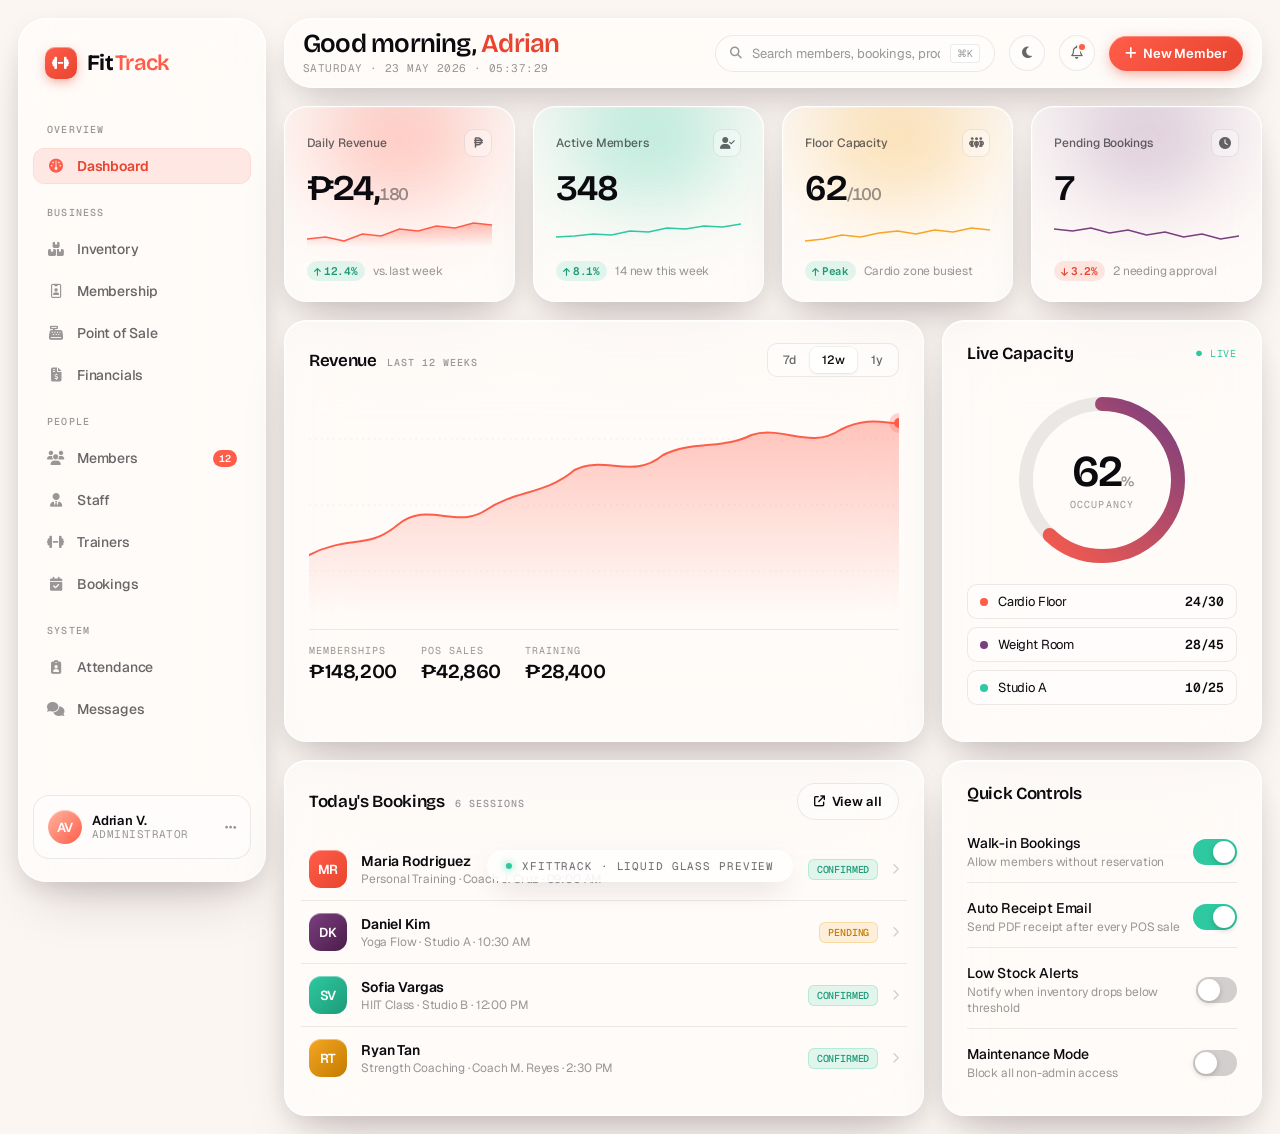
==== commit 2c948946: "refactor: simplify UI icons, tighten account status validation, and restrict bookings/renewals for s" ====
--- a/adminDB-redesign.html
+++ b/adminDB-redesign.html
@@ -866,7 +866,7 @@
 
         <div class="nav-label">Business</div>
         <a class="nav-item"><i class="fa-solid fa-boxes-stacked"></i> Inventory</a>
-        <a class="nav-item"><i class="fa-solid fa-id-card-clip"></i> Membership</a>
+        <a class="nav-item"><i class="fa-regular fa-id-badge"></i> Membership</a>
         <a class="nav-item"><i class="fa-solid fa-cash-register"></i> Point of Sale</a>
         <a class="nav-item"><i class="fa-solid fa-file-invoice-dollar"></i> Financials</a>
 
